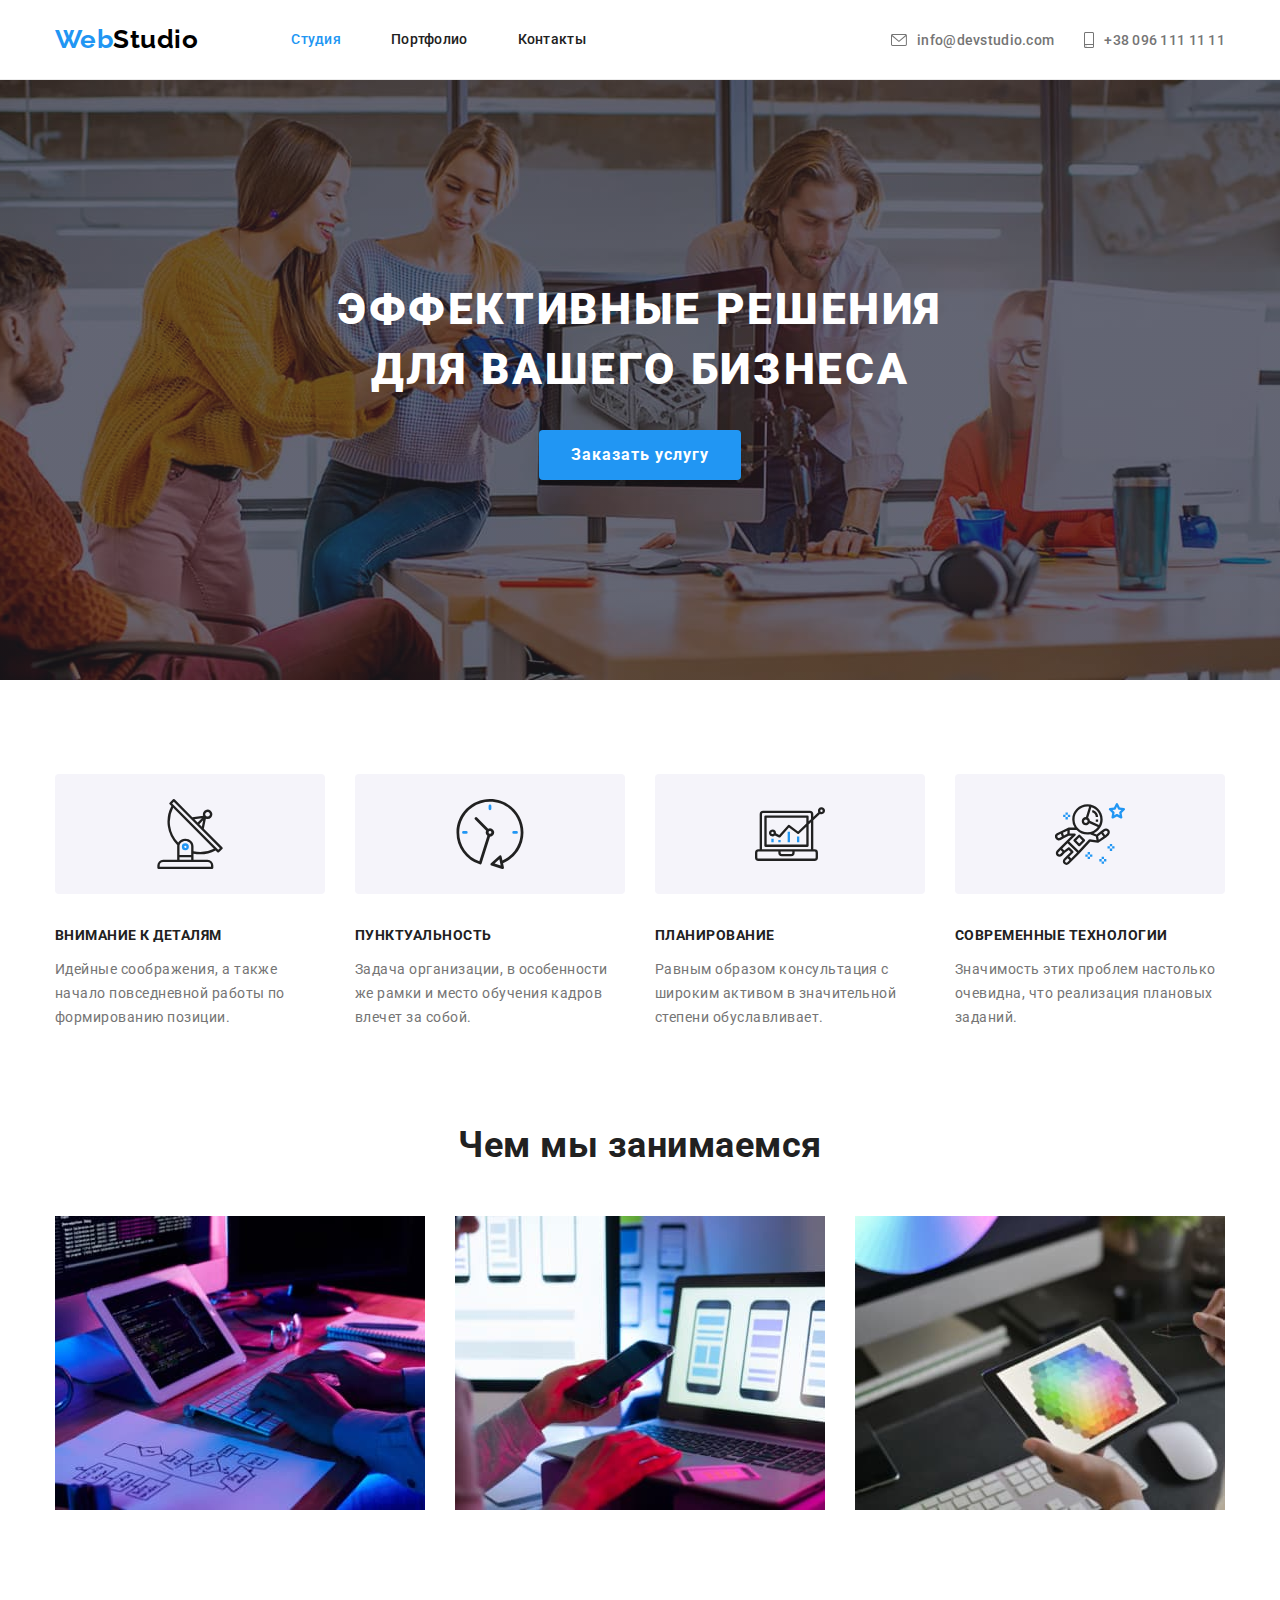
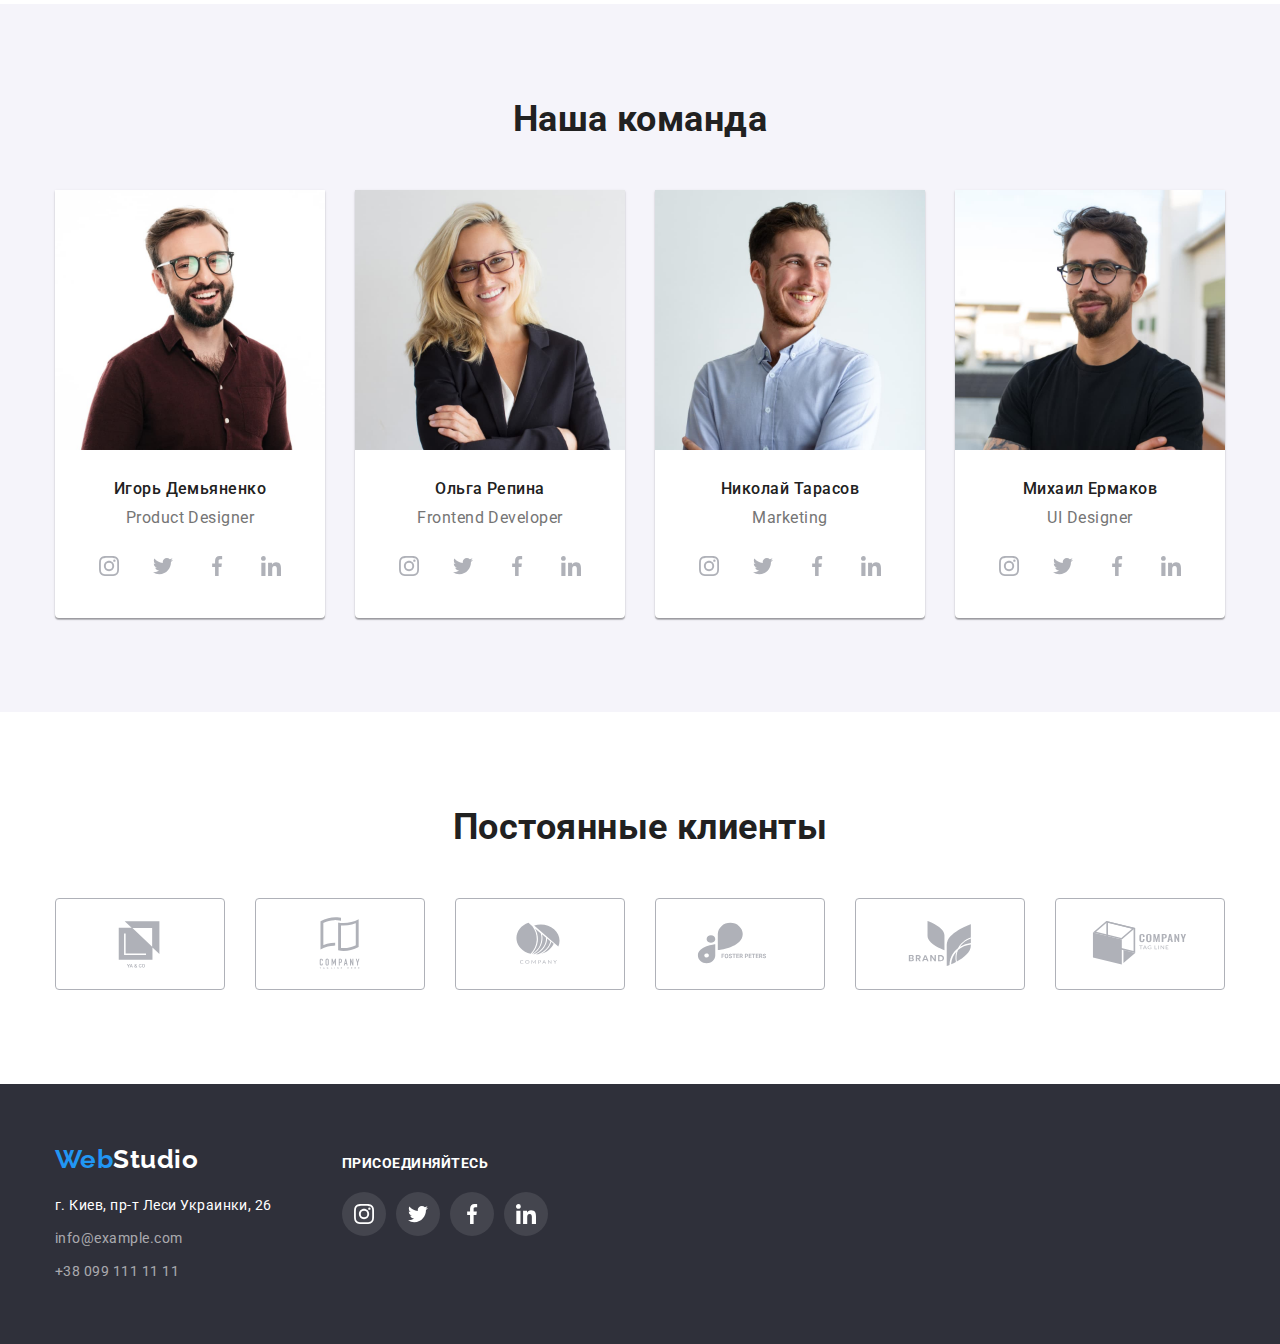
==== index.html @ 328bde78 "v0.01 add hw4 to hw5" ====
<!DOCTYPE html>
<html lang="ru">
<head>
	<meta charset="UTF-8">
	<meta http-equiv="X-UA-Compatible" content="IE=edge">
	<meta name="viewport" content="width=device-width, initial-scale=1.0">
	<title>Студия</title>   
	<meta name="description" content="студия разработчик программ создать сайт приложение">
	<link rel="preconnect" href="https://fonts.googleapis.com">
	<link rel="preconnect" href="https://fonts.gstatic.com" crossorigin>    
	<link href="https://fonts.googleapis.com/css2?family=Raleway:wght@700&family=Roboto:wght@400;500;700;900&display=swap" rel="stylesheet">
	<link rel="stylesheet" href="https://cdnjs.cloudflare.com/ajax/libs/modern-normalize/1.1.0/modern-normalize.min.css" />
	<link rel="stylesheet" href="./css/styles.css" />
</head>
<body>
	<header class="header">
		<div class="header-wrap container">
			<nav class="nav">
				<a class="logo logo-inner" href="./index.html" lang="en">
					Web<span class="header-logo-color">Studio</span>
				</a>
				<ul class="nav-list">
					<li class="nav-item">
						<a class="nav-link current" href="./index.html">
							Студия
						</a>
					</li>
					<li class="nav-item">
						<a class="nav-link" href="./portfolio.html">
							Портфолио
						</a>
					</li>
					<li class="nav-item">
						<a class="nav-link" href="#!">
							Контакты
						</a>
					</li>
				</ul>
			</nav>
			<ul class="contacts-list">
				<li class="contacts-item">
					<a class="contacts-link" href="mailto:info@devstudio.com">
						<svg class="icon-contacts" width="16" height="12">
							<use href="./images/icons.svg#icon-mail"></use>
						</svg>
						info@devstudio.com
					</a>
				</li>
				<li class="contacts-item">
					<a class="contacts-link" href="tel:+380961111111">
						<svg class="icon-contacts" width="10" height="16">
							<use href="./images/icons.svg#icon-telephone"></use>
						</svg>
						+38 096 111 11 11
					</a>
				</li>
			</ul>
		</div>
	</header>

	<main>
		<!-- Hero section -->
		<section class="hero-section">
			<div class="container">
				<h1 class="hero-title">Эффективные решения для вашего бизнеса</h1>
				<button class="hero-btn" type="button">Заказать услугу</button>
			</div>
		</section>
		
		<!-- Features section -->
		<section class="section features-section">
			<div class="container">
				<h2 class="visually-hidden">Важные качества для Вашего бизнеса</h2>
				<ul class="features">
					<li class="features-item">
						<div class="icon-features">
							<svg width="70" height="70">
								<use href="./images/icons.svg#icon-features-1"></use>
							</svg>
						</div>
						<h3 class="features-title">Внимание к деталям</h3>
						<p>
							Идейные соображения, а также начало повседневной работы по формированию позиции.
						</p>
					</li>
					<li class="features-item">
						<div class="icon-features">
							<svg width="70" height="70">
								<use href="./images/icons.svg#icon-features-2"></use>
							</svg>
						</div>
						<h3 class="features-title">Пунктуальность</h3>
						<p>
							Задача организации, в особенности же рамки и место обучения кадров влечет за собой.
						</p>
					</li>
					<li class="features-item">
						<div class="icon-features">
							<svg width="70" height="70">
								<use href="./images/icons.svg#icon-features-3"></use>
							</svg>
						</div>
						<h3 class="features-title">Планирование</h3>
						<p>
							Равным образом консультация с широким активом в значительной степени обуславливает.
						</p>
					</li>
					<li class="features-item">
						<div class="icon-features">
							<svg width="70" height="70">
								<use href="./images/icons.svg#icon-features-4"></use>
							</svg>
						</div>
						<h3 class="features-title">Современные технологии</h3>
						<p>
							Значимость этих проблем настолько очевидна, что реализация плановых заданий.
						</p>
					</li>
				</ul>
			</div>
		</section>
		
		<!-- About us section -->
		<section class="section">
			<div class="container">
				<h2 class="section-title">Чем мы занимаемся</h2>
				<ul class="about">
					<li class="about-item">
						<img src="./images/what-we-are-doing-1.jpg" alt="Создаем структуру сайта" width="370" height="294">
					</li>
					<li class="about-item">
						<img src="./images/what-we-are-doing-2.jpg" alt="Адаптируем под мобильные платформы" width="370" height="294">
					</li>
					<li class="about-item">
						<img src="./images/what-we-are-doing-3.jpg" alt="Делаем оформление сайта" width="370" height="294">
					</li>
				</ul>
			</div>
		</section>
		
		<!-- Our team section -->
		<section class="section team-section">
			<div class="container">
				<h2 class="section-title">Наша команда</h2>
				<ul class="team">
					<li class="team-item">
						<img src="./images/team-member-1.jpg" alt="Член команды" width="270" height="260">
						<div class="team-inner">
							<h3 class="team-title">Игорь Демьяненко</h3>
							<p class="team-text" lang="en">Product Designer</p>
							<ul class="team-socials">
								<li class="team-socials-item">
									<a class="team-socials-link" href="https://www.instagram.com/?hl=ru" rel="noopener noreferrer" target="_blank">
										<svg class="icon-team-socials" width="20" height="20">
											<use href="./images/icons.svg#icon-social-instagram-1"></use>
										</svg>
									</a>
								</li>
								<li class="team-socials-item">
									<a class="team-socials-link" href="https://twitter.com/?lang=ru" rel="noopener noreferrer" target="_blank">
										<svg class="icon-team-socials" width="20" height="20">
											<use href="./images/icons.svg#icon-social-twitter-2"></use>
										</svg>
									</a>
								</li>
								<li class="team-socials-item">
									<a class="team-socials-link" href="https://www.facebook.com/" rel="noopener noreferrer" target="_blank">
										<svg class="icon-team-socials" width="20" height="20">
											<use href="./images/icons.svg#icon-social-facebook-3"></use>
										</svg>
									</a>
								</li>
								<li class="team-socials-item">
									<a class="team-socials-link" href="https://www.linkedin.com/" rel="noopener noreferrer" target="_blank">
										<svg class="icon-team-socials" width="20" height="20">
											<use href="./images/icons.svg#icon-social-linkedin-4"></use>
										</svg>
									</a>
								</li>
							</ul>
						</div>
					</li>
					<li class="team-item">
						<img src="./images/team-member-2.jpg" alt="Член команды" width="270" height="260">
						<div class="team-inner">
							<h3 class="team-title">Ольга Репина</h3>
							<p class="team-text" lang="en">Frontend Developer</p>
							<ul class="team-socials">
								<li class="team-socials-item">
									<a class="team-socials-link" href="https://www.instagram.com/?hl=ru" rel="noopener noreferrer" target="_blank">
										<svg class="icon-team-socials" width="20" height="20">
											<use href="./images/icons.svg#icon-social-instagram-1"></use>
										</svg>
									</a>
								</li>
								<li class="team-socials-item">
									<a class="team-socials-link" href="https://twitter.com/?lang=ru" rel="noopener noreferrer" target="_blank">
										<svg class="icon-team-socials" width="20" height="20">
											<use href="./images/icons.svg#icon-social-twitter-2"></use>
										</svg>
									</a>
								</li>
								<li class="team-socials-item">
									<a class="team-socials-link" href="https://www.facebook.com/" rel="noopener noreferrer" target="_blank">
										<svg class="icon-team-socials" width="20" height="20">
											<use href="./images/icons.svg#icon-social-facebook-3"></use>
										</svg>
									</a>
								</li>
								<li class="team-socials-item">
									<a class="team-socials-link" href="https://www.linkedin.com/" rel="noopener noreferrer" target="_blank">
										<svg class="icon-team-socials" width="20" height="20">
											<use href="./images/icons.svg#icon-social-linkedin-4"></use>
										</svg>
									</a>
								</li>
							</ul>
						</div>
					</li>
					<li class="team-item">
						<img src="./images/team-member-3.jpg" alt="Член команды" width="270" height="260">
						<div class="team-inner">
							<h3 class="team-title">Николай Тарасов</h3>
							<p class="team-text" lang="en">Marketing</p>
							<ul class="team-socials">
								<li class="team-socials-item">
									<a class="team-socials-link" href="https://www.instagram.com/?hl=ru" rel="noopener noreferrer" target="_blank">
										<svg class="icon-team-socials" width="20" height="20">
											<use href="./images/icons.svg#icon-social-instagram-1"></use>
										</svg>
									</a>
								</li>
								<li class="team-socials-item">
									<a class="team-socials-link" href="https://twitter.com/?lang=ru" rel="noopener noreferrer" target="_blank">
										<svg class="icon-team-socials" width="20" height="20">
											<use href="./images/icons.svg#icon-social-twitter-2"></use>
										</svg>
									</a>
								</li>
								<li class="team-socials-item">
									<a class="team-socials-link" href="https://www.facebook.com/" rel="noopener noreferrer" target="_blank">
										<svg class="icon-team-socials" width="20" height="20">
											<use href="./images/icons.svg#icon-social-facebook-3"></use>
										</svg>
									</a>
								</li>
								<li class="team-socials-item">
									<a class="team-socials-link" href="https://www.linkedin.com/" rel="noopener noreferrer" target="_blank">
										<svg class="icon-team-socials" width="20" height="20">
											<use href="./images/icons.svg#icon-social-linkedin-4"></use>
										</svg>
									</a>
								</li>
							</ul>
						</div>
					</li>
					<li class="team-item">
						<img src="./images/team-member-4.jpg" alt="Член команды" width="270" height="260">
						<div class="team-inner">
							<h3 class="team-title">Михаил Ермаков</h3>
							<p class="team-text" lang="en">UI Designer</p>
							<ul class="team-socials">
								<li class="team-socials-item">
									<a class="team-socials-link" href="https://www.instagram.com/?hl=ru" rel="noopener noreferrer" target="_blank">
										<svg class="icon-team-socials" width="20" height="20">
											<use href="./images/icons.svg#icon-social-instagram-1"></use>
										</svg>
									</a>
								</li>
								<li class="team-socials-item">
									<a class="team-socials-link" href="https://twitter.com/?lang=ru" rel="noopener noreferrer" target="_blank">
										<svg class="icon-team-socials" width="20" height="20">
											<use href="./images/icons.svg#icon-social-twitter-2"></use>
										</svg>
									</a>
								</li>
								<li class="team-socials-item">
									<a class="team-socials-link" href="https://www.facebook.com/" rel="noopener noreferrer" target="_blank">
										<svg class="icon-team-socials" width="20" height="20">
											<use href="./images/icons.svg#icon-social-facebook-3"></use>
										</svg>
									</a>
								</li>
								<li class="team-socials-item">
									<a class="team-socials-link" href="https://www.linkedin.com/" rel="noopener noreferrer" target="_blank">
										<svg class="icon-team-socials" width="20" height="20">
											<use href="./images/icons.svg#icon-social-linkedin-4"></use>
										</svg>
									</a>
								</li>
							</ul>
						</div>
					</li>
				</ul>
			</div>
		</section>

		<!-- Regular clients section -->
		<section class="section">
			<div class="container">
				<h2 class="section-title">Постоянные клиенты</h2>
				<ul class="clients">
					<li class="clients-item">
						<a class="clients-link" href="#!">
							<svg class="icon-clients" width="106" height="60">
								<use href="./images/icons.svg#icon-our-regular-clients-1"></use>
							</svg>
						</a>
					</li>
					<li class="clients-item">
						<a class="clients-link" href="#!">
							<svg class="icon-clients" width="106" height="60">
								<use href="./images/icons.svg#icon-our-regular-clients-2"></use>
							</svg>
						</a>
					</li>
					<li class="clients-item">
						<a class="clients-link" href="#!">
							<svg class="icon-clients" width="106" height="60">
								<use href="./images/icons.svg#icon-our-regular-clients-3"></use>
							</svg>
						</a>
					</li>
					<li class="clients-item">
						<a class="clients-link" href="#!">
							<svg class="icon-clients" width="106" height="60">
								<use href="./images/icons.svg#icon-our-regular-clients-4"></use>
							</svg>
						</a>
					</li>
					<li class="clients-item">
						<a class="clients-link" href="#!">
							<svg class="icon-clients" width="106" height="60">
								<use href="./images/icons.svg#icon-our-regular-clients-5"></use>
							</svg>
						</a>
					</li>
					<li class="clients-item">
						<a class="clients-link" href="#!">
							<svg class="icon-clients" width="106" height="60">
								<use href="./images/icons.svg#icon-our-regular-clients-6"></use>
							</svg>
						</a>
					</li>
				</ul>
			</div>
		</section>
	</main>

	<footer class="footer">
		<div class="footer-wrap container">
			<div class="footer-adress-wrap">
				<a class="logo" href="./index.html" lang="en">
					Web<span class="footer-logo-color">Studio</span>
				</a>
				<address class="address">
					<ul>
						<li class="address-item">
							<a class="address-link"
								href="https://www.google.com/maps/place/%D0%B1%D1%83%D0%BB.+%D0%9B%D0%B5%D1%81%D0%B8+%D0%A3%D0%BA%D1%80%D0%B0%D0%B8%D0%BD%D0%BA%D0%B8,+26,+%D0%9A%D0%B8%D0%B5%D0%B2,+02000/@50.4265807,30.5361971,17z/data=!3m1!4b1!4m5!3m4!1s0x40d4cf0e033ecbe9:0x57a4dffefec77da0!8m2!3d50.4265807!4d30.5383858"
								rel="noopener noreferrer" target="_blank">г. Киев, пр-т Леси Украинки, 26
							</a>
						</li>
						<li class="address-item">
							<a class="address-contact" href="mailto:info@example.com">
								info@example.com
							</a>
						</li>
						<li class="address-item">
							<a class="address-contact" href="tel:+380991111111">
								+38 099 111 11 11
							</a>
						</li>
					</ul>
				</address>
			</div>
			<div class="footer-socials-wrap">
				<p class="footer-socials-text">
					Присоединяйтесь
				</p>
				<ul class="socials">
					<li class="socials-item">
						<a class="socials-link" href="https://www.instagram.com/?hl=ru" rel="noopener noreferrer" target="_blank">
							<svg class="icon-socials" width="20" height="20">
								<use href="./images/icons.svg#icon-social-instagram-1"></use>
							</svg>
						</a>
					</li>
					<li class="socials-item">
						<a class="socials-link" href="https://twitter.com/?lang=ru" rel="noopener noreferrer" target="_blank">
							<svg class="icon-socials" width="20" height="20">
								<use href="./images/icons.svg#icon-social-twitter-2"></use>
							</svg>
						</a>
					</li>
					<li class="socials-item">
						<a class="socials-link" href="https://www.facebook.com/" rel="noopener noreferrer" target="_blank">
							<svg class="icon-socials" width="20" height="20">
								<use href="./images/icons.svg#icon-social-facebook-3"></use>
							</svg>
						</a>
					</li>
					<li class="socials-item">
						<a class="socials-link" href="https://www.linkedin.com/" rel="noopener noreferrer" target="_blank">
							<svg class="icon-socials" width="20" height="20">
								<use href="./images/icons.svg#icon-social-linkedin-4"></use>
							</svg>
						</a>
					</li>
				</ul>
			</div>
		</div>
	</footer>
</body>
</html>
---- css/styles.css ----
/* Variable --------------------------------------------------------------------------- */

:root {
  --title-primary-color: #ffffff;
  --title-secondary-color: #212121;
  --accent-color: #2196f3;

  --text-primary-color: #757575;
  --text-secondary-color: #212121;
  --text-tertiary-color: #ffffff;

  --background-primary: #ffffff;
  --background-secondary: #2f303a;
  --background-tertiary: #f5f4fa;

  --header-bottom-line: #ececec;
  --logo-second-part-header: #000000;
  --logo-second-part-footer: #ffffff;
  --icon-primary-color: #afb1b8;
  --background-hero-btn-hvr: #188ce8;
  --contacts-footer: rgba(255, 255, 255, 0.6);
  --background-footer-social: rgba(255, 255, 255, 0.1);
}

/* Basic Elements ----------------------------------------------------------------- */

body {
  font-family: 'Roboto', sans-serif;
  line-height: 1.17;
  letter-spacing: 0.03em;
  color: var(--text-primary-color);

  background-color: var(--background-primary);
}

h1,
h2,
h3,
h4,
h5,
h6,
ul,
p {
  margin: 0;
}

a {
  text-decoration: none;
}

ul {
  padding: 0;
  list-style-type: none;
}

img {
  display: block;
  max-width: 100%;
  height: auto;
}

/* Basic Layout -------------------------------------------------------------- */

.container {
  width: 1200px;
  margin-right: auto;
  margin-left: auto;
  padding-right: 15px;
  padding-left: 15px;
}

.section {
  padding-top: 94px;
  padding-bottom: 94px;
}

.features-section {
  padding-bottom: 0;
}

.team-section {
  background-color: var(--background-tertiary);
}

.section-title {
  margin-bottom: 50px;

  font-weight: 700;
  font-size: 36px;
  color: var(--title-secondary-color);
  text-align: center;
}

.logo {
  font-family: 'Raleway', sans-serif;
  font-weight: 700;
  font-size: 26px;
  color: var(--accent-color);
}

.logo-inner {
  padding-top: 24px;
  padding-bottom: 25px;
}

.header-logo-color {
  color: var(--logo-second-part-header);
}

.footer-logo-color {
  color: var(--logo-second-part-footer);
}

.visually-hidden {
  position: absolute;
  white-space: nowrap;
  width: 1px;
  height: 1px;
  overflow: hidden;
  border: 0;
  padding: 0;
  clip: rect(0 0 0 0);
  clip-path: inset(50%);
  margin: -1px;
}

/* Header -----------------------------------------------------------------*/

.header {
  border-bottom-width: 1px;
  border-bottom-style: solid;
  border-bottom-color: var(--header-bottom-line);
}

.header-wrap {
  display: flex;
}

.nav {
  display: flex;
  align-items: center;
}

.nav-list {
  display: flex;
  margin-left: 93px;
}

.contacts-list {
  display: flex;
  align-items: center;
  margin-left: auto;
}

.nav-item + .nav-item {
  margin-left: 50px;
}

.contacts-item + .contacts-item {
  margin-left: 30px;
}

.nav-link,
.contacts-link {
  font-weight: 500;
  font-size: 14px;
  letter-spacing: 0.02em;
}

.nav-link {
  padding-top: 15px;
  padding-bottom: 15px;

  color: var(--text-secondary-color);
}

.nav-link.current {
  color: var(--accent-color);
}

.contacts-link {
  display: flex;
  align-items: center;
  padding-top: 15px;
  padding-bottom: 15px;

  color: inherit;
}

.nav-link:hover,
.nav-link:focus,
.contacts-link:hover,
.contacts-link:focus {
  color: var(--accent-color);
}

.icon-contacts {
  margin-right: 10px;

  fill: currentColor;
}

/* Content studio page ---------------------------------------------------------------------*/

/* ?hero section */

.hero-section {
  max-width: 1600px;
  height: 600px;
  margin-right: auto;
  margin-left: auto;
  padding-top: 200px;
  padding-bottom: 200px;

  text-align: center;

  background-color: var(--background-secondary);
  background-image: linear-gradient(
      to right,
      rgba(47, 48, 58, 0.4),
      rgba(47, 48, 58, 0.4)
    ),
    url('../images/hero.jpg');
  background-repeat: no-repeat;
  background-position: center;
  background-size: cover;
}

.hero-title {
  width: 59%;
  margin-right: auto;
  margin-left: auto;
  margin-bottom: 30px;

  font-weight: 900;
  font-size: 44px;
  line-height: 1.36;
  letter-spacing: 0.06em;
  text-transform: uppercase;
  color: var(--title-primary-color);
}

.hero-btn {
  min-width: 200px;
  padding: 10px 32px;

  font-weight: 700;
  font-size: 16px;
  line-height: 1.87;
  letter-spacing: 0.06em;
  color: var(--text-tertiary-color);

  background-color: var(--accent-color);
  border: 1px transparent;
  border-radius: 4px;
  box-shadow: 0px 4px 4px rgba(0, 0, 0, 0.15);

  cursor: pointer;
}

.hero-btn:hover,
.hero-btn:focus {
  background-color: var(--background-hero-btn-hvr);
}

/* ?features section */

.features {
  display: flex;

  font-size: 14px;
}

.features-item {
  width: calc((100% - 90px) / 4);

  line-height: 1.71;
}

.features-item + .features-item {
  margin-left: 30px;
}

.icon-features {
  display: flex;
  justify-content: center;
  align-items: center;

  width: 100%;
  height: 120px;
  margin-bottom: 30px;

  background-color: var(--background-tertiary);
  border-radius: 4px;
}

.features-title {
  margin-bottom: 10px;

  font-weight: 700;
  font-size: 14px;
  text-transform: uppercase;
  color: var(--title-secondary-color);
}

/* ?about us section */

.about {
  display: flex;
}

.about-item + .about-item {
  margin-left: 30px;
}

/* ?Our team section */

.team {
  display: flex;

  font-size: 16px;
  text-align: center;
}

.team-item {
  background-color: var(--background-primary);
  border-radius: 0px 0px 4px 4px;
  box-shadow: 0px 1px 3px rgba(0, 0, 0, 0.12), 0px 1px 1px rgba(0, 0, 0, 0.14),
    0px 2px 1px rgba(0, 0, 0, 0.2);
}

.team-item + .team-item {
  margin-left: 30px;
}

.team-inner {
  padding-top: 30px;
  padding-bottom: 30px;
}

.team-title {
  margin-bottom: 10px;

  font-weight: 500;
  font-size: 16px;
  color: var(--title-secondary-color);
}

.team-text {
  margin-bottom: 16px;
}

.team-socials {
  display: flex;
  justify-content: center;
}

.team-socials-item + .team-socials-item {
  margin-left: 10px;
}

.team-socials-link {
  display: flex;
  justify-content: center;
  align-items: center;

  width: 44px;
  height: 44px;

  color: var(--icon-primary-color);

  background-color: var(--background-primary);
  border: none;
  border-radius: 50%;
}

.team-socials-link:hover,
.team-socials-link:focus {
  color: var(--background-primary);

  background-color: var(--accent-color);
}

.icon-team-socials {
  fill: currentColor;
}

/* ?Regular clients section */

.clients {
  display: flex;
}

.clients-item + .clients-item {
  margin-left: 30px;
}

.clients-item {
  width: calc((100% - 150px) / 6);
}

.clients-link {
  display: flex;
  justify-content: center;
  align-items: center;

  height: 92px;

  color: var(--icon-primary-color);

  border: 1px solid var(--icon-primary-color);
  border-radius: 4px;
}

.clients-link:hover,
.clients-link:focus {
  color: var(--accent-color);

  border-color: var(--accent-color);
}

.icon-clients {
  fill: currentColor;
}

/* Content portfolio page ---------------------------------------------------------*/

/* ?Portfolio section */

.filter-list {
  display: flex;
  justify-content: center;
  margin-bottom: 50px;
}

.filter-item + .filter-item {
  margin-left: 8px;
}

.filter-btn {
  padding: 6px 22px;

  font-weight: 500;
  font-size: 16px;
  line-height: 1.63;
  letter-spacing: 0.03em;
  color: var(--text-secondary-color);

  background-color: var(--background-tertiary);
  border: 1px transparent;
  border-radius: 4px;

  cursor: pointer;
}

.filter-btn:hover,
.filter-btn:focus {
  color: var(--text-tertiary-color);

  background-color: var(--accent-color);
  border: 1px transparent;
  box-shadow: 0px 3px 1px rgba(0, 0, 0, 0.1), 0px 1px 2px rgba(0, 0, 0, 0.08),
    0px 2px 2px rgba(0, 0, 0, 0.12);
}

.portfolio-list {
  display: flex;
  flex-wrap: wrap;
}

.portfolio-item {
  width: calc((100% - 60px) / 3);
}

.portfolio-item:not(:nth-child(3n)) {
  margin-right: 30px;
}

.portfolio-item:not(:nth-last-child(-n + 3)) {
  margin-bottom: 30px;
}

.portfolio-link {
  display: block;

  font-weight: normal;
  font-size: 16px;
  line-height: 1.87;
  color: var(--text-primary-color);
}

.portfolio-link:hover,
.portfolio-link:focus {
  box-shadow: 0px 1px 1px rgba(0, 0, 0, 0.12), 0px 4px 4px rgba(0, 0, 0, 0.06),
    1px 4px 6px rgba(0, 0, 0, 0.16);
}

.portfolio-text-wrap {
  padding: 20px 24px;

  border-bottom: 1px solid #eeeeee;
  border-right: 1px solid #eeeeee;
  border-left: 1px solid #eeeeee;
}

.portfolio-title {
  margin-bottom: 4px;

  font-weight: 700;
  font-size: 18px;
  line-height: 2;
  letter-spacing: 0.06em;
  color: var(--title-secondary-color);
}

/* Footer ------------------------------------------------------------------------ */

.footer {
  padding-top: 60px;
  padding-bottom: 60px;

  background-color: var(--background-secondary);
}

.footer-wrap {
  display: flex;
  align-items: baseline;
}

.address {
  margin-top: 20px;
}

.address-item {
  font-style: normal;
  font-size: 14px;
  line-height: 1.71;
  color: inherit;
}

.address-item + .address-item {
  margin-top: 9px;
}

.address-link {
  color: var(--text-tertiary-color);
}

.address-contact {
  color: var(--contacts-footer);
}

.address-contact:hover,
.address-contact:focus,
.address-link:hover,
.address-link:focus {
  color: var(--accent-color);
}

.footer-socials-wrap {
  margin-left: 70px;
}

.footer-socials-text {
  margin-bottom: 20px;

  font-weight: 700;
  font-size: 14px;
  line-height: 1.14;
  text-transform: uppercase;
  color: var(--text-tertiary-color);
}

.socials {
  display: flex;
}

.socials-item + .socials-item {
  margin-left: 10px;
}

.socials-link {
  display: flex;
  justify-content: center;
  align-items: center;
  width: 44px;
  height: 44px;

  color: var(--background-primary);

  background-color: var(--background-footer-social);
  border: none;
  border-radius: 50%;
}

.socials-link:hover,
.socials-link:focus {
  background-color: var(--accent-color);
}

.icon-socials {
  fill: currentColor;
}
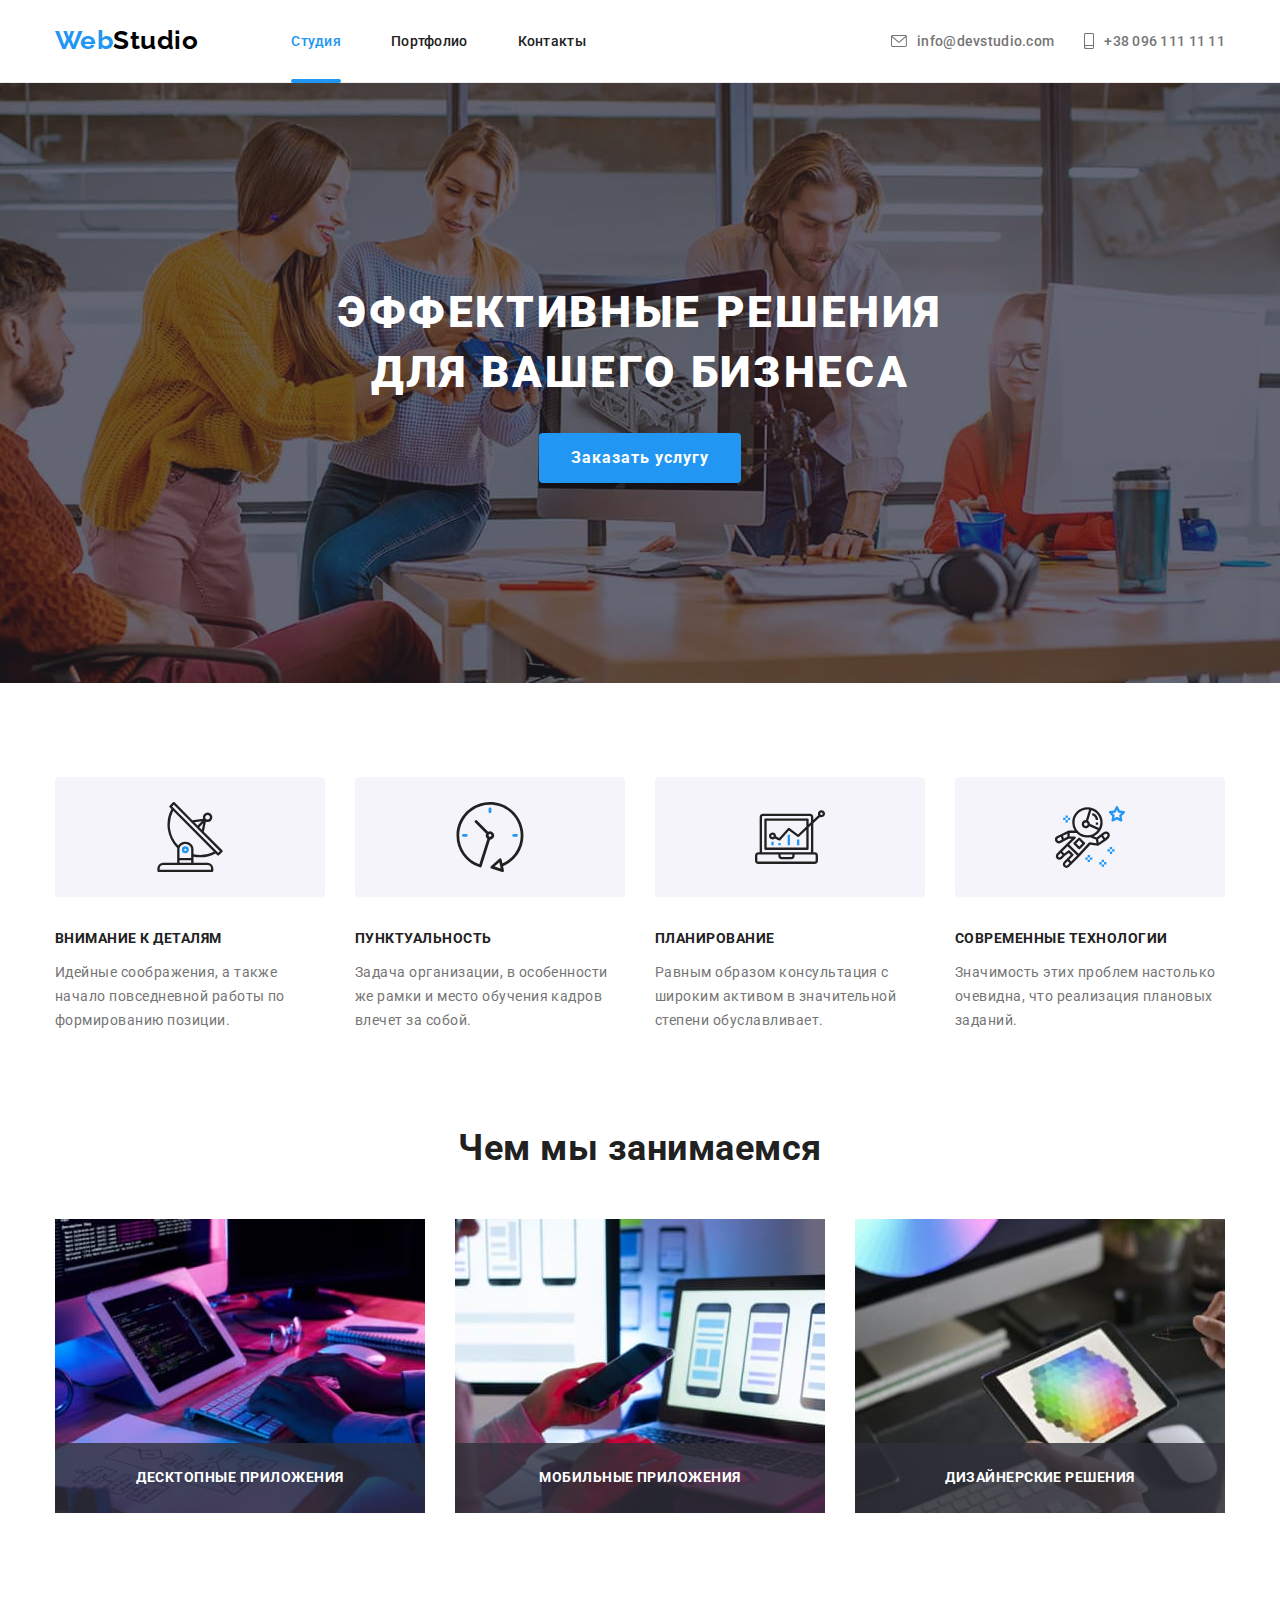
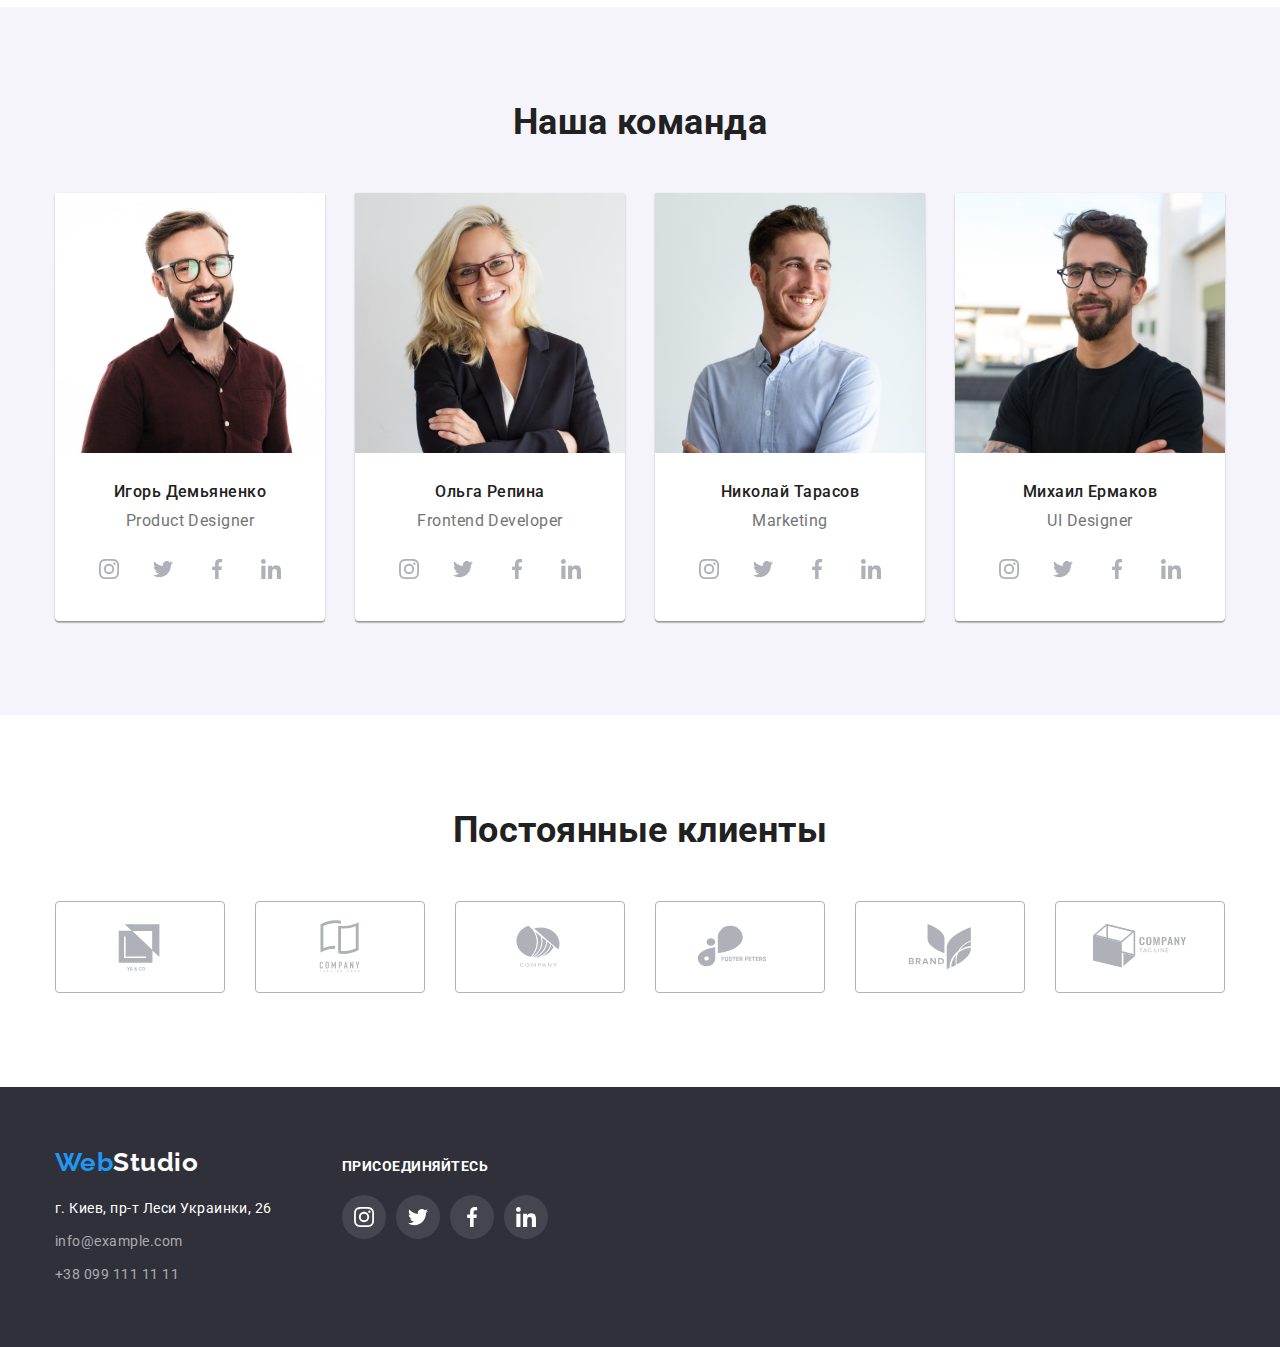
==== commit 3d199a0c: "v0.20 add about thumb" ====
--- a/index.html
+++ b/index.html
@@ -126,13 +126,22 @@
 				<h2 class="section-title">Чем мы занимаемся</h2>
 				<ul class="about">
 					<li class="about-item">
-						<img src="./images/what-we-are-doing-1.jpg" alt="Создаем структуру сайта" width="370" height="294">
+						<div class="about-thumb">
+							<img src="./images/what-we-are-doing-1.jpg" alt="Создаем структуру сайта">
+							<p class="about-meta">Десктопные приложения</p>
+						</div>
 					</li>
 					<li class="about-item">
-						<img src="./images/what-we-are-doing-2.jpg" alt="Адаптируем под мобильные платформы" width="370" height="294">
+						<div class="about-thumb">
+							<img src="./images/what-we-are-doing-2.jpg" alt="Адаптируем под мобильные платформы">
+							<p class="about-meta">Мобильные приложения</p>
+						</div>
 					</li>
 					<li class="about-item">
-						<img src="./images/what-we-are-doing-3.jpg" alt="Делаем оформление сайта" width="370" height="294">
+						<div class="about-thumb">
+							<img src="./images/what-we-are-doing-3.jpg" alt="Делаем оформление сайта">
+							<p class="about-meta">Дизайнерские решения</p>
+						</div>
 					</li>
 				</ul>
 			</div>
--- a/css/styles.css
+++ b/css/styles.css
@@ -146,6 +146,10 @@
   margin-left: 93px;
 }
 
+.nav-item {
+  position: relative;
+}
+
 .contacts-list {
   display: flex;
   align-items: center;
@@ -168,14 +172,28 @@
 }
 
 .nav-link {
-  padding-top: 15px;
-  padding-bottom: 15px;
+  display: block;
+  padding-top: 33px;
+  padding-bottom: 33px;
 
   color: var(--text-secondary-color);
 }
 
-.nav-link.current {
+.current {
   color: var(--accent-color);
+}
+
+.current::after {
+  content: '';
+  position: absolute;
+  left: 0;
+  bottom: -1px;
+
+  width: 100%;
+  height: 4px;
+
+  background-color: var(--accent-color);
+  border-radius: 2px;
 }
 
 .contacts-link {
@@ -313,6 +331,30 @@
   margin-left: 30px;
 }
 
+.about-thumb {
+  position: relative;
+}
+
+.about-meta {
+  position: absolute;
+  left: 0;
+  bottom: 0;
+
+  display: flex;
+  justify-content: center;
+  align-items: center;
+  width: 100%;
+  height: 70px;
+
+  font-weight: 700;
+  font-size: 14px;
+  line-height: 1.14;
+  text-transform: uppercase;
+  color: var(--text-tertiary-color);
+
+  background: rgba(47, 48, 58, 0.8);
+}
+
 /* ?Our team section */
 
 .team {
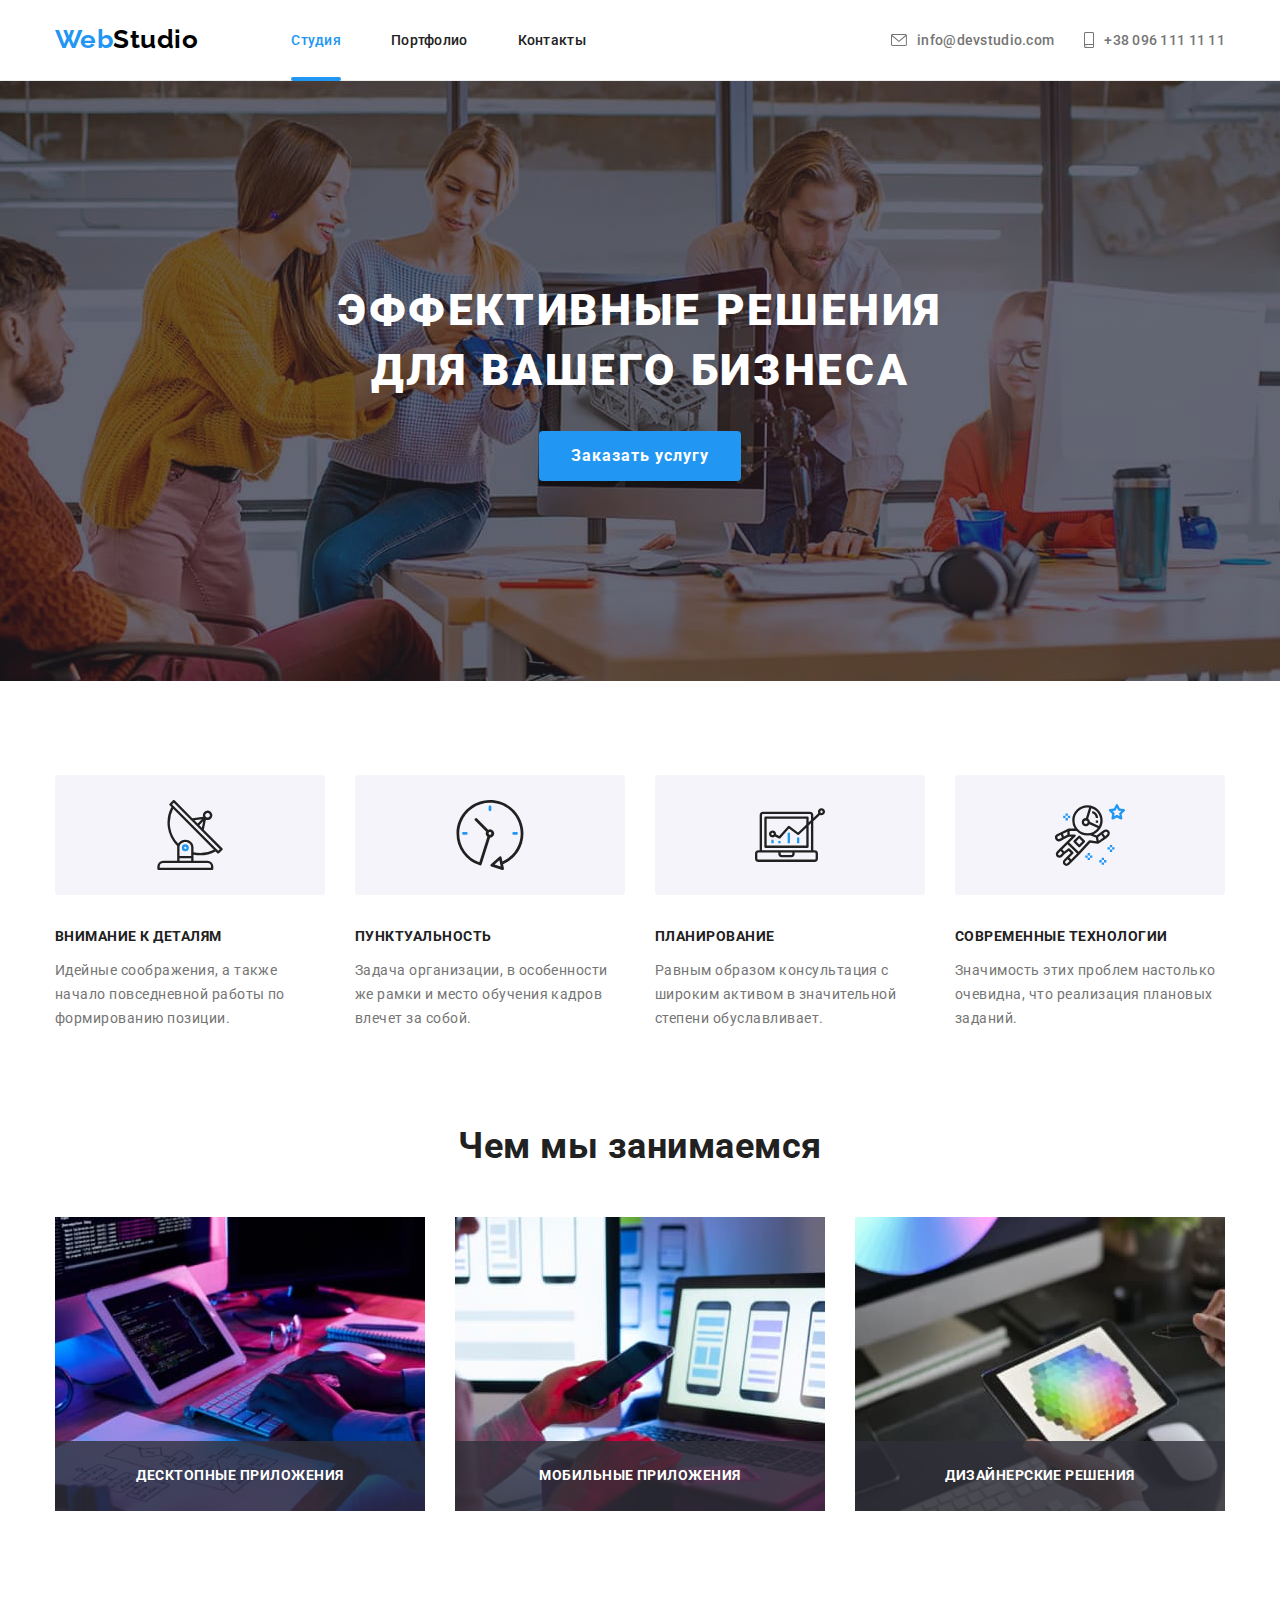
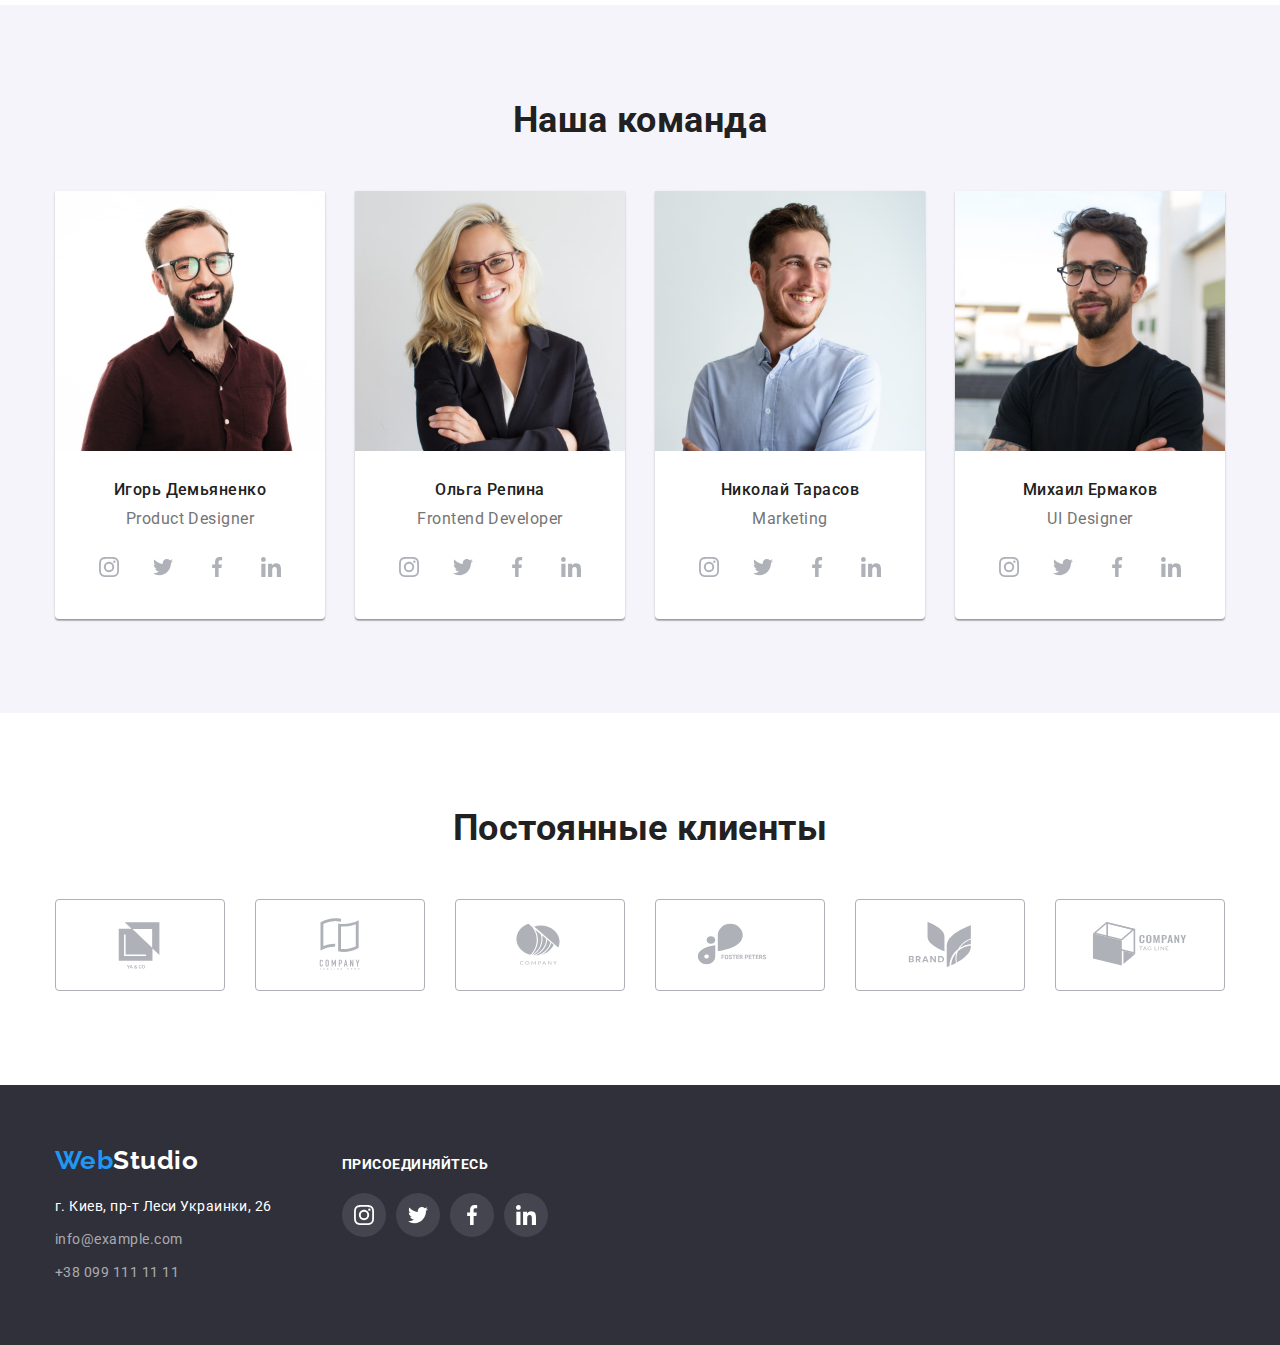
==== commit ee228d1e: "v1.00 is over | add modal window box" ====
--- a/index.html
+++ b/index.html
@@ -63,7 +63,7 @@
 		<section class="hero-section">
 			<div class="container">
 				<h1 class="hero-title">Эффективные решения для вашего бизнеса</h1>
-				<button class="hero-btn" type="button">Заказать услугу</button>
+				<button class="hero-btn" type="button" data-modal-open>Заказать услугу</button>
 			</div>
 		</section>
 		
@@ -354,6 +354,17 @@
 				</ul>
 			</div>
 		</section>
+
+		<!-- modal dialog box -->
+		<div class="backdrop is-hidden" data-modal>
+			<div class="modal">
+				<button class="modal-btn" type="button" data-modal-close>
+					<svg width='11' height='11'>
+						<use href="./images/icons.svg#icon-modal-close"></use>
+					</svg>
+				</button>
+			</div>
+		</div>
 	</main>
 
 	<footer class="footer">
@@ -420,5 +431,7 @@
 			</div>
 		</div>
 	</footer>
+
+	<script src="./js/modal.js"></script>
 </body>
 </html>--- a/css/styles.css
+++ b/css/styles.css
@@ -20,6 +20,9 @@
   --background-hero-btn-hvr: #188ce8;
   --contacts-footer: rgba(255, 255, 255, 0.6);
   --background-footer-social: rgba(255, 255, 255, 0.1);
+
+  --animation-duration: 250ms;
+  --animation-timing-function: cubic-bezier(0.4, 0, 0.2, 1);
 }
 
 /* Basic Elements ----------------------------------------------------------------- */
@@ -169,12 +172,14 @@
   font-weight: 500;
   font-size: 14px;
   letter-spacing: 0.02em;
+
+  transition: color var(--animation-duration) var(--animation-timing-function);
 }
 
 .nav-link {
   display: block;
-  padding-top: 33px;
-  padding-bottom: 33px;
+  padding-top: 32px;
+  padding-bottom: 32px;
 
   color: var(--text-secondary-color);
 }
@@ -273,6 +278,8 @@
   border-radius: 4px;
   box-shadow: 0px 4px 4px rgba(0, 0, 0, 0.15);
 
+  transition: background-color var(--animation-duration)
+    var(--animation-timing-function);
   cursor: pointer;
 }
 
@@ -414,6 +421,9 @@
   background-color: var(--background-primary);
   border: none;
   border-radius: 50%;
+
+  transition: color var(--animation-duration) var(--animation-timing-function),
+    background-color var(--animation-duration) var(--animation-timing-function);
 }
 
 .team-socials-link:hover,
@@ -452,6 +462,9 @@
 
   border: 1px solid var(--icon-primary-color);
   border-radius: 4px;
+
+  transition: color var(--animation-duration) var(--animation-timing-function),
+    border-color var(--animation-duration) var(--animation-timing-function);
 }
 
 .clients-link:hover,
@@ -493,6 +506,10 @@
   border-radius: 4px;
 
   cursor: pointer;
+
+  transition: color var(--animation-duration) var(--animation-timing-function),
+    background-color var(--animation-duration) var(--animation-timing-function),
+    box-shadow var(--animation-duration) var(--animation-timing-function);
 }
 
 .filter-btn:hover,
@@ -529,12 +546,57 @@
   font-size: 16px;
   line-height: 1.87;
   color: var(--text-primary-color);
+
+  transition: box-shadow var(--animation-duration)
+    var(--animation-timing-function);
 }
 
 .portfolio-link:hover,
 .portfolio-link:focus {
   box-shadow: 0px 1px 1px rgba(0, 0, 0, 0.12), 0px 4px 4px rgba(0, 0, 0, 0.06),
     1px 4px 6px rgba(0, 0, 0, 0.16);
+}
+
+.portfolio-thumb {
+  position: relative;
+  overflow: hidden;
+}
+
+.portfolio-overlay {
+  position: absolute;
+  top: 0;
+  left: 0;
+  transform: translateY(100%);
+
+  width: 100%;
+  height: 100%;
+
+  background-color: rgba(33, 150, 243, 0.9);
+
+  transition: transform var(--animation-duration)
+    var(--animation-timing-function);
+}
+
+.portfolio-link:hover .portfolio-overlay,
+.portfolio-link:focus .portfolio-overlay {
+  transform: translateY(0);
+}
+
+.portfolio-meta {
+  position: absolute;
+  top: 50%;
+  left: 50%;
+  transform: translate(-50%, -50%);
+
+  display: flex;
+  padding-right: 24px;
+  padding-left: 24px;
+  width: 100%;
+
+  font-size: 18px;
+  line-height: 1.56;
+
+  color: var(--text-tertiary-color);
 }
 
 .portfolio-text-wrap {
@@ -584,6 +646,11 @@
   margin-top: 9px;
 }
 
+.address-link,
+.address-contact {
+  transition: color var(--animation-duration) var(--animation-timing-function);
+}
+
 .address-link {
   color: var(--text-tertiary-color);
 }
@@ -633,6 +700,9 @@
   background-color: var(--background-footer-social);
   border: none;
   border-radius: 50%;
+
+  transition: background-color var(--animation-duration)
+    var(--animation-timing-function);
 }
 
 .socials-link:hover,
@@ -643,3 +713,63 @@
 .icon-socials {
   fill: currentColor;
 }
+
+/* Modal dialog box */
+
+.backdrop {
+  position: fixed;
+  top: 0;
+  left: 0;
+  width: 100%;
+  height: 100%;
+
+  background-color: rgba(0, 0, 0, 0.2);
+
+  transition: opacity var(--animation-duration) var(--animation-timing-function);
+}
+
+.is-hidden {
+  opacity: 0;
+  pointer-events: none;
+  visibility: hidden;
+}
+
+.modal {
+  position: absolute;
+  top: 50%;
+  left: 50%;
+  transform: translate(-50%, -50%) scale(1);
+
+  min-width: 528px;
+  min-height: 581px;
+
+  background: var(--background-primary);
+  box-shadow: 0px 1px 3px rgba(0, 0, 0, 0.12), 0px 1px 1px rgba(0, 0, 0, 0.14),
+    0px 2px 1px rgba(0, 0, 0, 0.2);
+  border-radius: 4px;
+
+  transition: transform var(--animation-duration)
+    var(--animation-timing-function);
+}
+
+.is-hidden .modal {
+  transform: translate(-50%, -50%) scale(1.1);
+}
+
+.modal-btn {
+  position: absolute;
+  top: 8px;
+  right: 8px;
+
+  display: flex;
+  justify-content: center;
+  align-items: center;
+  width: 30px;
+  height: 30px;
+
+  background-color: inherit;
+  border-radius: 50%;
+  border: 1px solid rgba(0, 0, 0, 0.1);
+
+  cursor: pointer;
+}
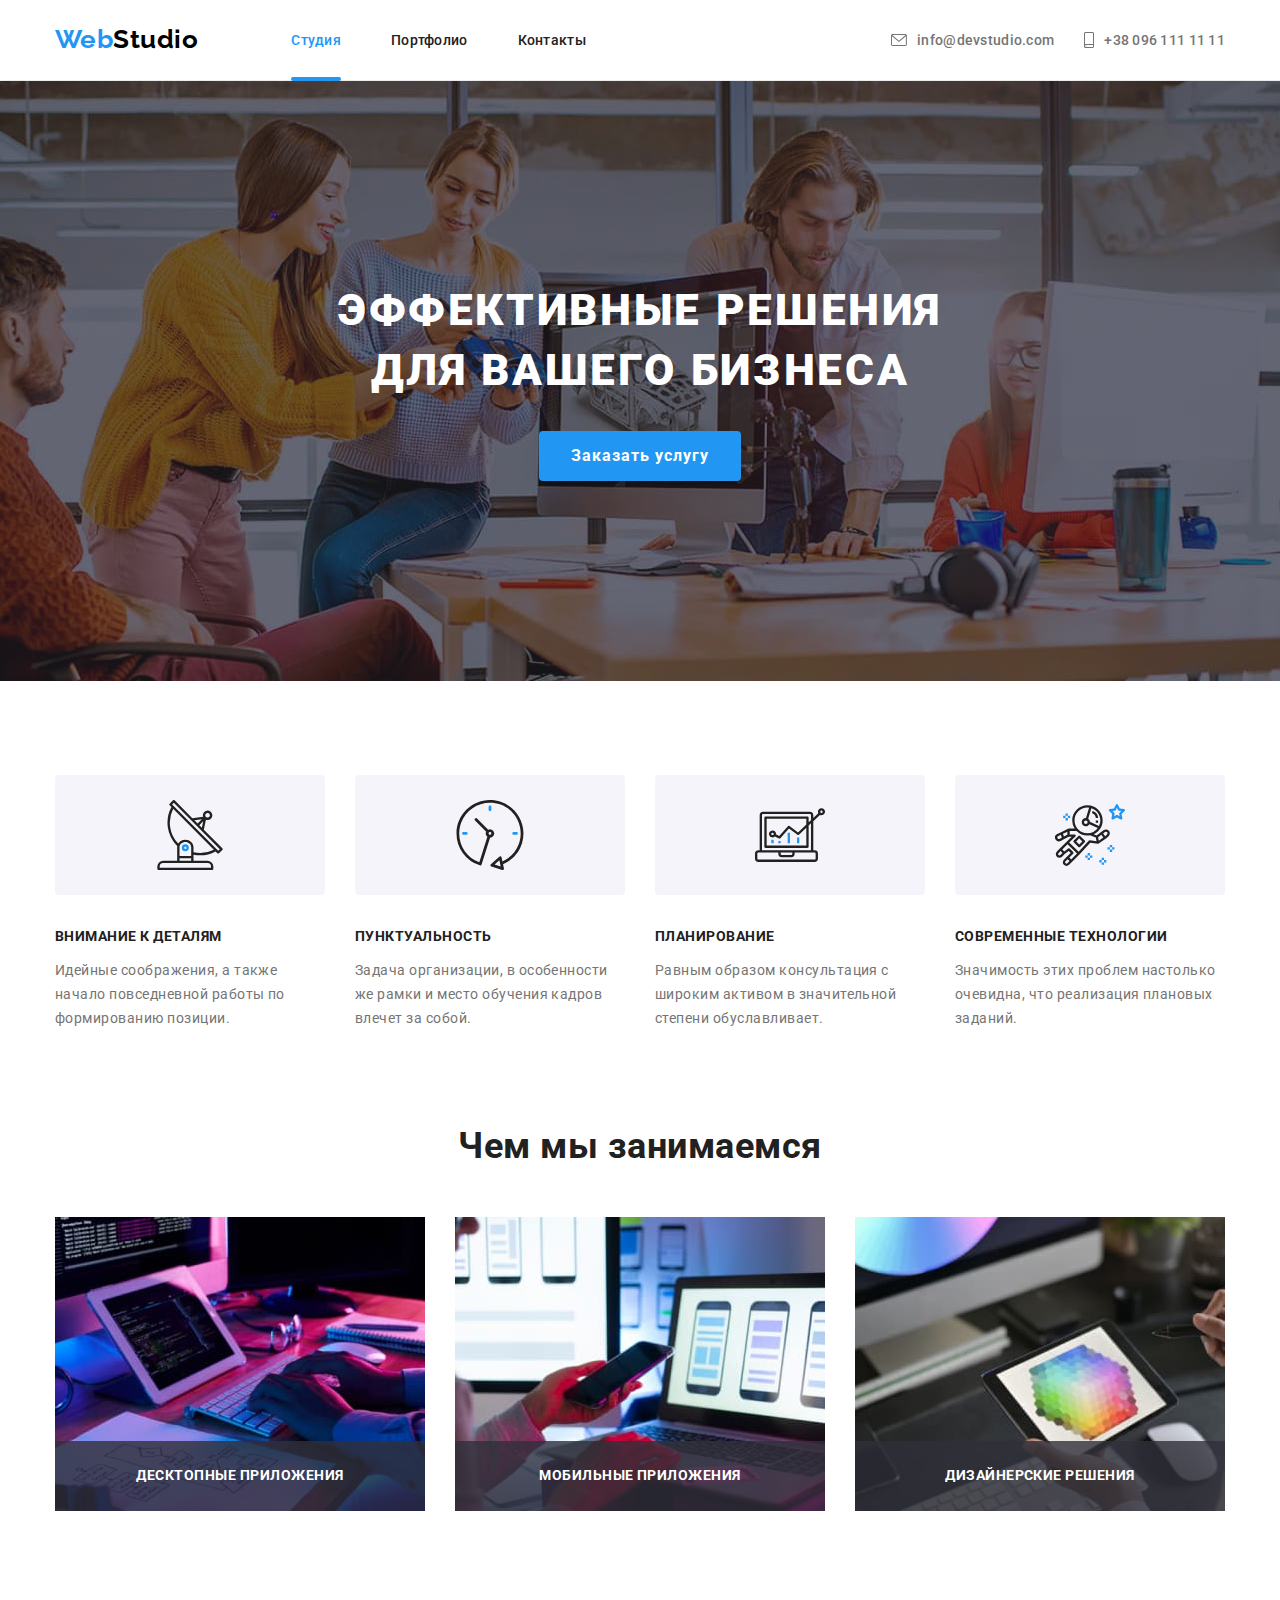
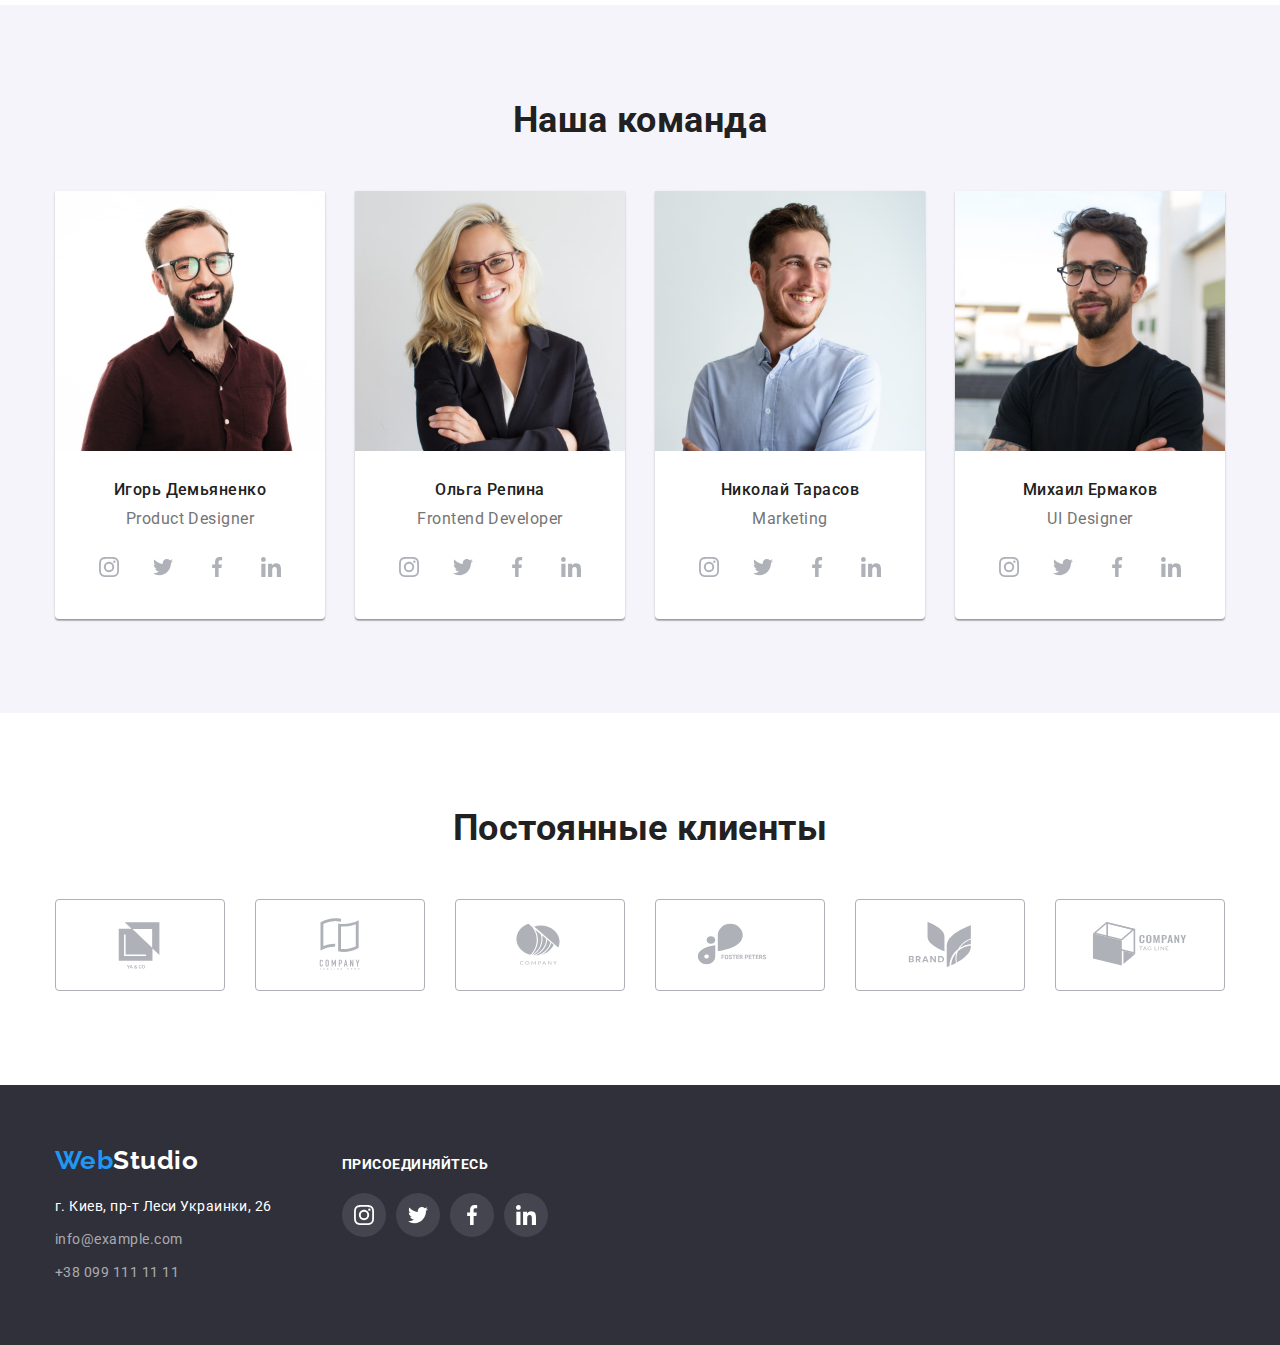
==== commit 69e3a505: "v1.02 add correct width and height on elements + changing width to flex-basis" ====
--- a/index.html
+++ b/index.html
@@ -153,7 +153,7 @@
 				<h2 class="section-title">Наша команда</h2>
 				<ul class="team">
 					<li class="team-item">
-						<img src="./images/team-member-1.jpg" alt="Член команды" width="270" height="260">
+						<img src="./images/team-member-1.jpg" alt="Член команды">
 						<div class="team-inner">
 							<h3 class="team-title">Игорь Демьяненко</h3>
 							<p class="team-text" lang="en">Product Designer</p>
@@ -190,7 +190,7 @@
 						</div>
 					</li>
 					<li class="team-item">
-						<img src="./images/team-member-2.jpg" alt="Член команды" width="270" height="260">
+						<img src="./images/team-member-2.jpg" alt="Член команды">
 						<div class="team-inner">
 							<h3 class="team-title">Ольга Репина</h3>
 							<p class="team-text" lang="en">Frontend Developer</p>
@@ -227,7 +227,7 @@
 						</div>
 					</li>
 					<li class="team-item">
-						<img src="./images/team-member-3.jpg" alt="Член команды" width="270" height="260">
+						<img src="./images/team-member-3.jpg" alt="Член команды">
 						<div class="team-inner">
 							<h3 class="team-title">Николай Тарасов</h3>
 							<p class="team-text" lang="en">Marketing</p>
@@ -264,7 +264,7 @@
 						</div>
 					</li>
 					<li class="team-item">
-						<img src="./images/team-member-4.jpg" alt="Член команды" width="270" height="260">
+						<img src="./images/team-member-4.jpg" alt="Член команды">
 						<div class="team-inner">
 							<h3 class="team-title">Михаил Ермаков</h3>
 							<p class="team-text" lang="en">UI Designer</p>
@@ -355,11 +355,11 @@
 			</div>
 		</section>
 
-		<!-- modal dialog box -->
+		<!-- Modal dialog box -->
 		<div class="backdrop is-hidden" data-modal>
 			<div class="modal">
 				<button class="modal-btn" type="button" data-modal-close>
-					<svg width='11' height='11'>
+					<svg width="11" height="11">
 						<use href="./images/icons.svg#icon-modal-close"></use>
 					</svg>
 				</button>
--- a/css/styles.css
+++ b/css/styles.css
@@ -1,5 +1,6 @@
-/* Variable --------------------------------------------------------------------------- */
-
+/*=======================================================
+Variable
+=======================================================*/
 :root {
   --title-primary-color: #ffffff;
   --title-secondary-color: #212121;
@@ -25,8 +26,9 @@
   --animation-timing-function: cubic-bezier(0.4, 0, 0.2, 1);
 }
 
-/* Basic Elements ----------------------------------------------------------------- */
-
+/*=======================================================
+Basic Elements
+=======================================================*/
 body {
   font-family: 'Roboto', sans-serif;
   line-height: 1.17;
@@ -62,8 +64,9 @@
   height: auto;
 }
 
-/* Basic Layout -------------------------------------------------------------- */
-
+/*=======================================================
+Basic Layout
+=======================================================*/
 .container {
   width: 1200px;
   margin-right: auto;
@@ -127,8 +130,9 @@
   margin: -1px;
 }
 
-/* Header -----------------------------------------------------------------*/
-
+/*=======================================================
+  Header
+=======================================================*/
 .header {
   border-bottom-width: 1px;
   border-bottom-style: solid;
@@ -223,9 +227,12 @@
   fill: currentColor;
 }
 
-/* Content studio page ---------------------------------------------------------------------*/
-
-/* ?hero section */
+/*=======================================================
+  Content studio page
+=======================================================*/
+/*=======================================================
+    Hero section
+=======================================================*/
 
 .hero-section {
   max-width: 1600px;
@@ -288,8 +295,9 @@
   background-color: var(--background-hero-btn-hvr);
 }
 
-/* ?features section */
-
+/*=======================================================
+    Features section
+=======================================================*/
 .features {
   display: flex;
 
@@ -297,7 +305,7 @@
 }
 
 .features-item {
-  width: calc((100% - 90px) / 4);
+  flex-basis: calc((100% - 90px) / 4);
 
   line-height: 1.71;
 }
@@ -328,10 +336,15 @@
   color: var(--title-secondary-color);
 }
 
-/* ?about us section */
-
+/*=======================================================
+    About us section
+=======================================================*/
 .about {
   display: flex;
+}
+
+.about-item {
+  flex-basis: calc((100% - 60px) / 3);
 }
 
 .about-item + .about-item {
@@ -362,8 +375,9 @@
   background: rgba(47, 48, 58, 0.8);
 }
 
-/* ?Our team section */
-
+/*=======================================================
+    Our team section
+=======================================================*/
 .team {
   display: flex;
 
@@ -372,6 +386,8 @@
 }
 
 .team-item {
+  flex-basis: calc((100% - 90px) / 4);
+
   background-color: var(--background-primary);
   border-radius: 0px 0px 4px 4px;
   box-shadow: 0px 1px 3px rgba(0, 0, 0, 0.12), 0px 1px 1px rgba(0, 0, 0, 0.14),
@@ -404,6 +420,11 @@
   justify-content: center;
 }
 
+.team-socials-item {
+  width: 44px;
+  height: 44px;
+}
+
 .team-socials-item + .team-socials-item {
   margin-left: 10px;
 }
@@ -413,8 +434,8 @@
   justify-content: center;
   align-items: center;
 
-  width: 44px;
-  height: 44px;
+  width: 100%;
+  height: 100%;
 
   color: var(--icon-primary-color);
 
@@ -437,26 +458,29 @@
   fill: currentColor;
 }
 
-/* ?Regular clients section */
-
+/*=======================================================
+    Regular clients section
+=======================================================*/
 .clients {
   display: flex;
+}
+
+.clients-item {
+  flex-basis: calc((100% - 150px) / 6);
+  height: 92px;
 }
 
 .clients-item + .clients-item {
   margin-left: 30px;
 }
 
-.clients-item {
-  width: calc((100% - 150px) / 6);
-}
-
 .clients-link {
   display: flex;
   justify-content: center;
   align-items: center;
 
-  height: 92px;
+  width: 100%;
+  height: 100%;
 
   color: var(--icon-primary-color);
 
@@ -478,10 +502,12 @@
   fill: currentColor;
 }
 
-/* Content portfolio page ---------------------------------------------------------*/
-
-/* ?Portfolio section */
-
+/*=======================================================
+  Content portfolio page
+=======================================================*/
+/*=======================================================
+    Portfolio section
+=======================================================*/
 .filter-list {
   display: flex;
   justify-content: center;
@@ -528,7 +554,7 @@
 }
 
 .portfolio-item {
-  width: calc((100% - 60px) / 3);
+  flex-basis: calc((100% - 60px) / 3);
 }
 
 .portfolio-item:not(:nth-child(3n)) {
@@ -617,7 +643,9 @@
   color: var(--title-secondary-color);
 }
 
-/* Footer ------------------------------------------------------------------------ */
+/*=======================================================
+  Footer
+=======================================================*/
 
 .footer {
   padding-top: 60px;
@@ -684,6 +712,11 @@
   display: flex;
 }
 
+.socials-item {
+  width: 44px;
+  height: 44px;
+}
+
 .socials-item + .socials-item {
   margin-left: 10px;
 }
@@ -692,8 +725,8 @@
   display: flex;
   justify-content: center;
   align-items: center;
-  width: 44px;
-  height: 44px;
+  width: 100%;
+  height: 100%;
 
   color: var(--background-primary);
 
@@ -714,8 +747,9 @@
   fill: currentColor;
 }
 
-/* Modal dialog box */
-
+/*=======================================================
+    Modal dialog box
+=======================================================*/
 .backdrop {
   position: fixed;
   top: 0;
